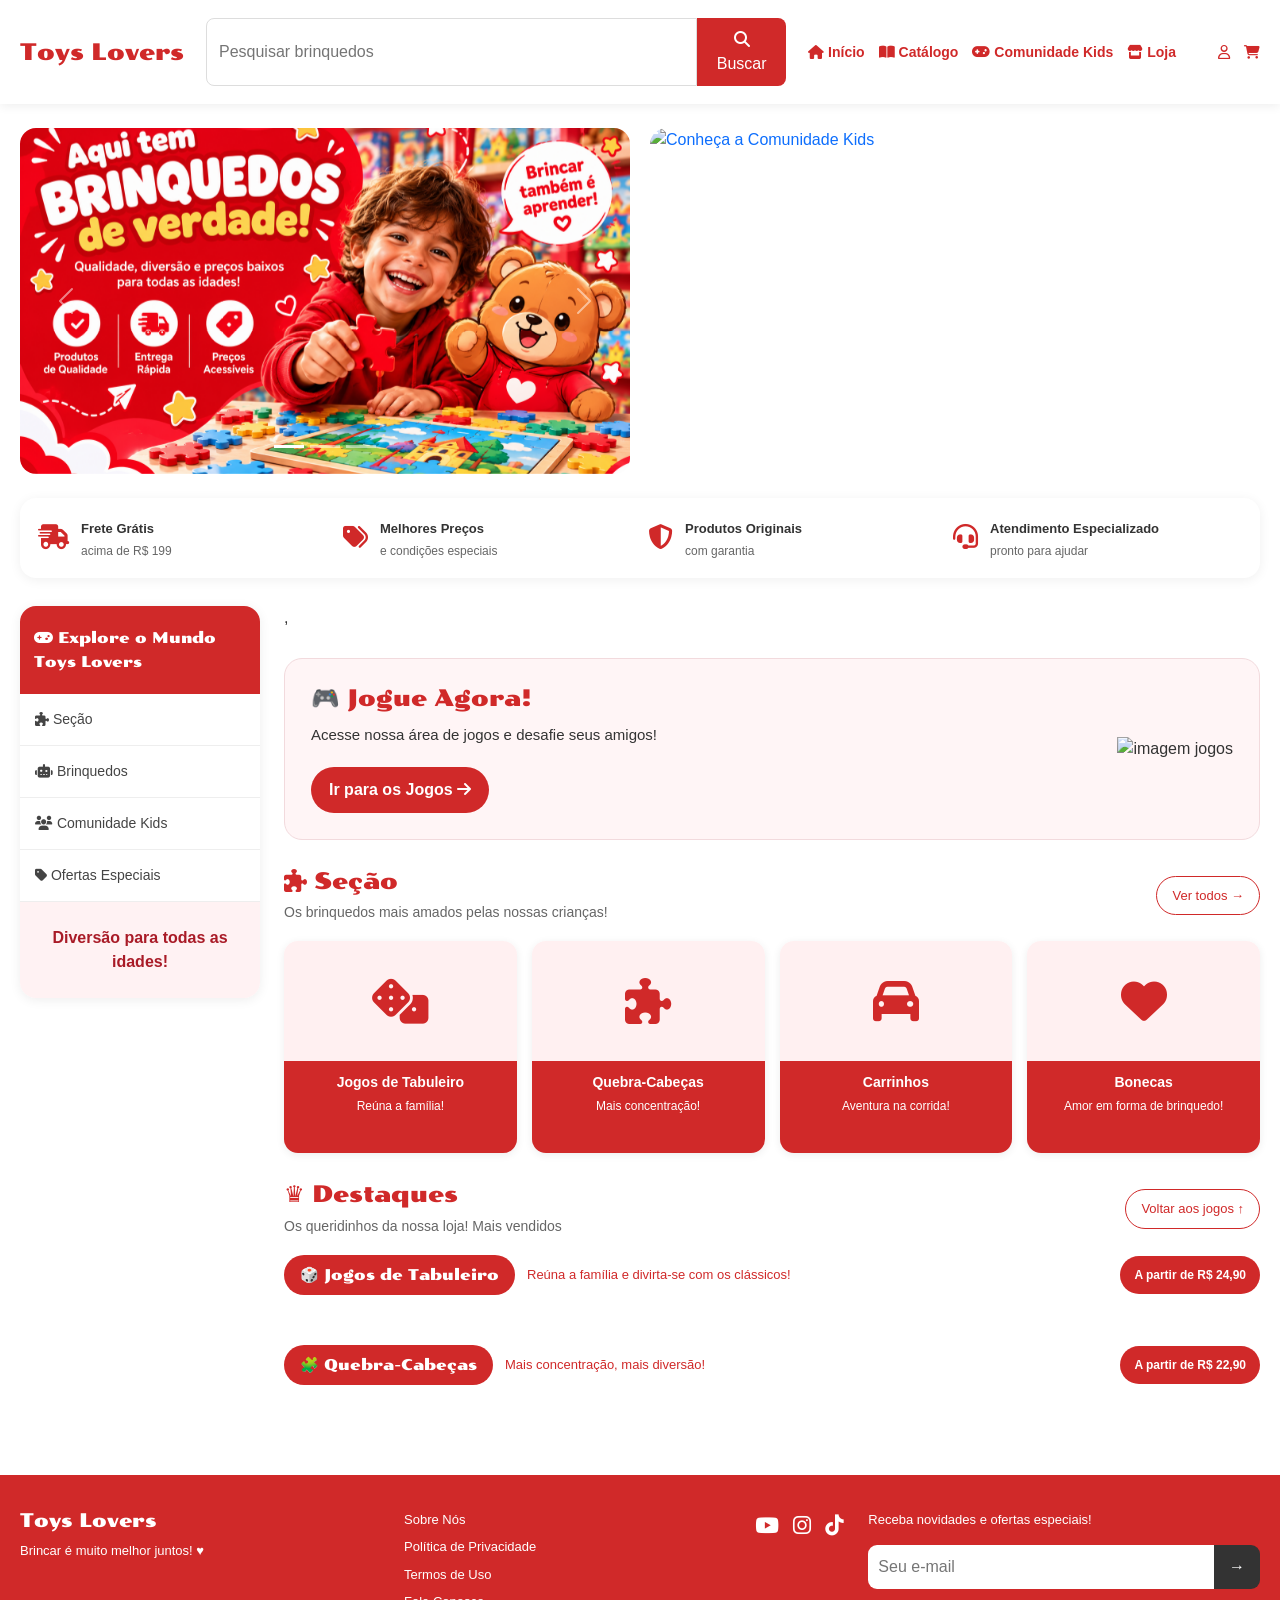
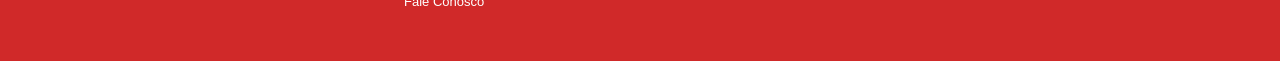
==== index.html @ 4e13c761 "Imagens adicionadas e alterações segundo a imagem" ====
<!DOCTYPE html>
<html lang="pt-BR">

<head>
  <meta charset="UTF-8">
  <meta name="viewport" content="width=device-width, initial-scale=1.0">
  <title>Toys Lovers | Loja de Brinquedos</title>
  <link rel="icon" href="IMG/MC-LOVERS-LOGO-ICONE.ico">
  <link rel="preconnect" href="https://fonts.googleapis.com">
  <link rel="preconnect" href="https://fonts.gstatic.com" crossorigin>
  <link href="https://fonts.googleapis.com/css2?family=Poller+One&family=Yeseva+One&display=swap" rel="stylesheet">
  <link href="https://cdn.jsdelivr.net/npm/bootstrap@5.0.2/dist/css/bootstrap.min.css" rel="stylesheet">
  <link href="https://cdnjs.cloudflare.com/ajax/libs/font-awesome/6.7.2/css/all.min.css" rel="stylesheet">
  <link rel="stylesheet" href="style.css">
</head>

<body>
  <header class="site-header" id="inicio">
    <nav class="topbar container-wide" aria-label="Navegacão principal">
      <a class="logo" href="index.html">Toys Lovers</a>
      <form class="search-box" id="formBusca" action="HTML/catalogo_produto.html" method="GET" role="search">
        <label class="visually-hidden" for="busca">Pesquisar</label>
        <input id="busca" type="search" placeholder="Pesquisar brinquedos">
        <button type="submit"><i class="fa-solid fa-magnifying-glass"></i> Buscar</button>
      </form>
      <ul class="nav-links">
        <li><a href="index.html"><i class="fa-solid fa-house"></i> Início </a></li>
        <li><a href="HTML/catalogo_produto.html"><i class="fa-solid fa-book-open"></i> Catálogo</a></li>
        <li><a href="HTML/area_das_criancas.html"><i class="fa-solid fa-gamepad"></i> Comunidade Kids</a></li>
        <li><a href="HTML/sobre_nos.html"><i class="fa-solid fa-store"></i> Loja</a></li>
      </ul>

      <ul class="nav-link">
        <li><a href="HTML/cadastro.html" aria-label="Cadastro"><i class="fa-regular fa-user"></i></a></li>
        <li><a href="HTML/sistema_de_carrinho.html" aria-label="Carrinho"><i class="fa-solid fa-cart-shopping"></i></a>
        </li>
      </ul>
    </nav>
  </header>

  <section class="conteudo container-wide" aria-label="Promoções e comunidade">
    <div id="carouselExampleIndicators" class="carousel slide banner-carousel" data-bs-ride="carousel">
      <div class="carousel-indicators">
        <button type="button" data-bs-target="#carouselExampleIndicators" data-bs-slide-to="0" class="active"
          aria-current="true" aria-label="Slide 1"></button>
        <button type="button" data-bs-target="#carouselExampleIndicators" data-bs-slide-to="1"
          aria-label="Slide 2"></button>
        <button type="button" data-bs-target="#carouselExampleIndicators" data-bs-slide-to="2"
          aria-label="Slide 3"></button>
      </div>
      <div class="carousel-inner">
        <div class="carousel-item active"><img src="IMG/Brinquedos de Verdade e Diversão.png"
            alt="Brinquedos de verdade e diversão"></div>
        <div class="carousel-item"><img src="IMG/Os Melhores Brinquedos pelo Menor Preço.png"
            alt="Os melhores brinquedos pelo menor preço"></div>
        <div class="carousel-item"><img src="IMG/Mais que Brinquedos, Momentos Inesquecíveis!.png"
            alt="Mais que brinquedos, momentos inesquecíveis"></div>
      </div>
      <button class="carousel-control-prev" type="button" data-bs-target="#carouselExampleIndicators"
        data-bs-slide="prev"><span class="carousel-control-prev-icon" aria-hidden="true"></span><span
          class="visually-hidden">Anterior</span></button>
      <button class="carousel-control-next" type="button" data-bs-target="#carouselExampleIndicators"
        data-bs-slide="next"><span class="carousel-control-next-icon" aria-hidden="true"></span><span
          class="visually-hidden">Próximo</span></button>
    </div>
    <div class="img-comunidade-kids">
      <a href="HTML/area_das_criancas.html" class="community-link">
        <img src="IMG/Comunidade Kids: Desafio de Matemática em Pixel Art.png" alt="Conheça a Comunidade Kids">
        <span class="community-overlay">Entre na Comunidade Kids <i class="fa-solid fa-arrow-right"></i></span>
      </a>
    </div>
  </section>

  <section class="benefits-bar container-wide" aria-label="Benefícios da loja">
    <div class="benefit-item"><i class="fa-solid fa-truck-fast"></i>
      <div><strong>Frete Grátis</strong>
        <p>acima de R$ 199</p>
      </div>
    </div>
    <div class="benefit-item"><i class="fa-solid fa-tags"></i>
      <div><strong>Melhores Preços</strong>
        <p>e condições especiais</p>
      </div>
    </div>
    <div class="benefit-item"><i class="fa-solid fa-shield-halved"></i>
      <div><strong>Produtos Originais</strong>
        <p>com garantia</p>
      </div>
    </div>
    <div class="benefit-item"><i class="fa-solid fa-headset"></i>
      <div><strong>Atendimento Especializado</strong>
        <p>pronto para ajudar</p>
      </div>
    </div>
  </section>

  <main class="container-wide layout-principal">
    <aside class="sidebar" aria-label="Categorias">
      <h2 class="sidebar-header"><i class="fa-solid fa-gamepad"></i> Explore o Mundo Toys Lovers</h2>
      <ul class="sidebar-menu">
        <li><a href="index.html"><i class="fa-solid fa-puzzle-piece"></i> Seção </a></li>
        <li><a href="HTML/catalogo_produto.html"><i class="fa-solid fa-robot"></i> Brinquedos</a></li>
        <li><a href="HTML/area_das_criancas.html"><i class="fa-solid fa-users"></i> Comunidade Kids</a></li>
        <li><a href="HTML/destaques.html"><i class="fa-solid fa-tag"></i> Ofertas Especiais</a></li>
      </ul>
      <div class="sidebar-banner">Diversão para todas as idades!</div>
    </aside>

    <div class="conteudo-principal">,


      <section class="resultados-busca" id="resultadosBusca" hidden>

        <div class="section-title">
          <div>
            <h2 id="tituloResultados">Resultado da pesquisa</h2>
            <p id="descricaoResultados"></p>
          </div>

          <button type="button" id="limparBusca" class="btn-outline-custom">
            Voltar
          </button>
        </div>

        <div class="lista-produtos" id="listaResultados"></div>

      </section>

      <section class="games-section" id="jogos">
        <div class="game-callout">
          <h2>🎮 Jogue Agora!</h2>
          <p>Acesse nossa área de jogos e desafie seus amigos!</p>
          <a href="HTML/area_das_criancas.html" class="action-button">Ir para os Jogos <i
              class="fa-solid fa-arrow-right"></i></a>
        </div>
        <img src="IMG/Brinquedos de Tabuleiro.png" class="game-ilustration" alt="imagem jogos">
      </section>

      <section class="section-block" id="catalogo">
        <div class="section-title">
          <div>
            <h2><i class="fa-solid fa-puzzle-piece"></i> Seção</h2>
            <p>Os brinquedos mais amados pelas nossas crianças!</p>
          </div><a href="HTML/destaques.html" class="btn-outline-custom">Ver todos →</a>
        </div>
        <div class="products-grid">
          <article class="product-card" data-categoria="Jogos de Tabuleiro">
            <div class="product-placeholder"><i class="fa-solid fa-dice"></i></div>
            <div class="card-info">
              <h3>Jogos de Tabuleiro</h3>
              <p>Reúna a família!</p>
            </div>
          </article>
          <article class="product-card" data-categoria="Quebra-Cabeças">
            <div class="product-placeholder"><i class="fa-solid fa-puzzle-piece"></i></div>
            <div class="card-info">
              <h3>Quebra-Cabeças</h3>
              <p>Mais concentração!</p>
            </div>
          </article>
          <article class="product-card" data-categoria="Carrinhos">
            <div class="product-placeholder"><i class="fa-solid fa-car"></i></div>
            <div class="card-info">
              <h3>Carrinhos</h3>
              <p>Aventura na corrida!</p>
            </div>
          </article>
          <article class="product-card" data-categoria="Bonecas">
            <div class="product-placeholder"><i class="fa-solid fa-heart"></i></div>
            <div class="card-info">
              <h3>Bonecas</h3>
              <p>Amor em forma de brinquedo!</p>
            </div>
          </article>
        </div>
      </section>

      <section class="mais-vendidos" id="destaques">
        <div class="cabecalho-vendidos">
          <div>
            <h2>♛ Destaques</h2>
            <p>Os queridinhos da nossa loja! Mais vendidos</p>
          </div><a href="HTML/area_das_criancas.html" class="ver-todos">Voltar aos jogos ↑</a>
        </div>
        <div class="categoria">
          <div class="cabecalho-categoria">
            <h3>🎲 Jogos de Tabuleiro</h3>
            <p>Reúna a família e divirta-se com os clássicos!</p><span class="preco-inicial">A partir de R$ 24,90</span>
          </div>
          <div class="lista-produtos" id="produtos-jogos">
            <!-- Json vai carregar os produtos -->

            </article>
          </div>
        </div>

        <div class="categoria">

          <div class="cabecalho-categoria">
            <h3>🧩 Quebra-Cabeças</h3>
            <p>Mais concentração, mais diversão!</p>
            <span class="preco-inicial">
              A partir de R$ 22,90
            </span>
          </div>

          <!-- Produtos carregados pelo JSON -->
          <div class="lista-produtos" id="produtos-quebra-cabecas">

          </div>

        </div>

        <!-- Area dos produtos ao ser clicado -->
        <div class="modal-produto" id="modalProduto">

          <div class="modal-conteudo">

            <button id="fecharModal" class="fechar-modal">
              &times;
            </button>

            <img id="modalImagem" src="" alt="">

            <div class="informacoes-produto">

              <h2 id="modalNome"></h2>

              <p id="modalCategoria"></p>

              <p id="modalDescricao"></p>

              <p id="modalIdade"></p>

              <p id="modalAvaliacao"></p>

              <p id="modalVendidos"></p>

              <h3 id="modalPreco"></h3>

              <button id="modalAdicionarCarrinho">
                Adicionar ao carrinho
              </button>

            </div>

          </div>

        </div>
    </div>

  </main>

  <footer class="footer" id="rodape">
    <div class="footer-container container-wide">
      <div class="footer-logo">
        <h2>Toys Lovers</h2>
        <p>Brincar é muito melhor juntos! ♥</p>
      </div>
      <div class="footer-links"><a href="#inicio">Sobre Nós</a><a href="#rodape">Política de Privacidade</a><a
          href="#rodape">Termos de Uso</a><a href="#rodape">Fale Conosco</a></div>
      <div class="footer-social"><a href="https://www.youtube.com/" aria-label="YouTube"><i
            class="fa-brands fa-youtube"></i></a><a href="https://www.instagram.com/" aria-label="Instagram"><i
            class="fa-brands fa-instagram"></i></a><a href="https://www.tiktok.com/" aria-label="TikTok"><i
            class="fa-brands fa-tiktok"></i></a></div>
      <div class="footer-newsletter">
        <p>Receba novidades e ofertas especiais!</p>
        <form id="newsletter-form" class="newsletter-input"><label class="visually-hidden" for="email-newsletter">Seu
            e-mail</label><input id="email-newsletter" type="email" placeholder="Seu e-mail" required><button
            type="submit" aria-label="Cadastrar e-mail">→</button></form>
        <p id="newsletter-feedback" class="newsletter-feedback" aria-live="polite"></p>
      </div>
    </div>
  </footer>
  <script src="https://cdn.jsdelivr.net/npm/bootstrap@5.0.2/dist/js/bootstrap.bundle.min.js"></script>
  <script src="script.js"></script>
  <script src="carrinho.js" data-catalogo="../JSON/catalogo_produto.json"></script>
</body>

</html>
---- style.css ----
:root {
  --red: #d02929;
  --red-dark: #a91b27;
  --light-red: #fff2f3;
  --text: #333;
}

* {
  box-sizing: border-box;
}

html {
  scroll-behavior: smooth;
  /* scroll-behavior: controla o comportamento da rolagem.
     smooth: faz a rolagem acontecer suavemente, com uma animação.
     auto: utiliza o comportamento padrão do navegador, geralmente sem animação. */
}

body {
  margin: 0;
  background: #fff;
  color: var(--text);
  font-family: Arial, Helvetica, sans-serif;
  font-size: 16px;
  line-height: 1.5;
}

h1,
h2,
h3,
h4,
.logo,
.sidebar-header {
  font-family: 'Poller One', cursive;
}

a {
  text-decoration: none;
}

img {
  max-width: 100%;
}

.container-wide {
  width: min(100% - 40px, 1440px);
  margin-inline: auto;
}

/* CABEÇALHO */
.site-header {
  background: white;
  box-shadow: 0 2px 10px #00000012;
}

.topbar {
  display: flex;
  flex-wrap: wrap;
  align-items: center;
  gap: 22px;
  padding-block: 18px;
}

.logo {
  color: var(--red);
  font-size: 23px;
  white-space: nowrap;
}

.search-box {
  display: flex;
  flex: 1 1 240px;
  min-width: 180px;
}

.search-box input {
  min-width: 0;
  width: 100%;
  padding: 10px 12px;
  border: 1px solid #ddd;
  border-radius: 8px 0 0 8px;
}

.search-box button {
  border: 0;
  background: var(--red);
  color: white;
  padding: 10px 15px;
  border-radius: 0 8px 8px 0;
}

.nav-links {
  display: flex;
  flex-wrap: wrap;
  align-items: center;
  gap: 14px;
  list-style: none;
  padding: 0;
  margin: 0;
  margin-right: 20px;
  /* Afasta o elemento que está à direita */
}

.nav-link {
  display: flex;
  flex-wrap: wrap;
  align-items: center;
  gap: 14px;
  list-style: none;
  padding: 0;
  margin: 0;
}

.nav-links a {
  color: var(--red);
  font-weight: 600;
  font-size: 14px;
}

.nav-link a {
  color: var(--red);
  font-weight: 600;
  font-size: 14px;
}

.nav-links a:hover,
.logo:hover {
  color: var(--red-dark);
}

.nav-link a:hover,
.logo:hover {
  color: var(--red-dark);
}


.lista-produtos {
    width: 100%;
    display: grid;
    grid-template-columns: repeat(3, minmax(0, 1fr));
    gap: 20px;
    align-items: stretch;
    justify-items: stretch;
    margin: 20px 0 30px;
}

.lista-produtos .produto {
    width: 100%;
    min-width: 0;
    min-height: 320px;
    padding: 15px;
    display: flex;
    flex-direction: column;
    align-items: center;
    justify-content: flex-start;
    background-color: #fff;
    border: 1px solid #e5e5e5;
    border-radius: 12px;
    box-shadow: 0 3px 10px rgba(0, 0, 0, 0.07);
    cursor: pointer;
    transition: transform 0.2s ease, box-shadow 0.2s ease;
}

.lista-produtos .produto:hover {
    transform: translateY(-5px);
    box-shadow: 0 6px 15px rgba(0, 0, 0, 0.12);
}

.lista-produtos .produto img {
    width: 100%;
    height: 145px;
    object-fit: contain;
    margin-bottom: 12px;
}

.lista-produtos .produto h4 {
    width: 100%;
    min-height: 38px;
    margin: 5px 0;
    color: #222;
    font-size: 15px;
    text-align: center;
}

.lista-produtos .categoria-produto {
    width: 100%;
    margin: 5px 0 10px;
    color: #777;
    font-size: 12px;
    text-align: center;
}

.lista-produtos .avaliacao {
    margin-bottom: 12px;
    font-size: 13px;
}

.lista-produtos .precos {
    width: 100%;
    min-height: 48px;
    display: flex;
    flex-direction: column;
    align-items: center;
    justify-content: center;
    gap: 5px;
}

.lista-produtos .precos del {
    color: #888;
    font-size: 12px;
}

.lista-produtos .desconto {
    padding: 5px 12px;
    border-radius: 20px;
    background-color: #d9272e;
    color: white;
    font-size: 12px;
    font-weight: bold;
}

.lista-produtos .preco-atual {
    width: 100%;
    margin-top: auto;
    padding: 9px;
    border-radius: 20px;
    background-color: #d9272e;
    color: white;
    font-size: 14px;
    text-align: center;
}

@media (max-width: 700px) {
    .lista-produtos {
        grid-template-columns: repeat(2, minmax(0, 1fr));
        gap: 12px;
    }
}

@media (max-width: 420px) {
    .lista-produtos {
        grid-template-columns: 1fr;
    }
}


/* CARROSSEL E COMUNIDADE KIDS */
.conteudo {
  display: grid;
  grid-template-columns: 1fr 1fr;
  gap: 20px;
  padding-block: 24px 12px;
  align-items: stretch;
}

.banner-carousel,
.img-comunidade-kids {
  min-width: 0;
  overflow: hidden;
  border-radius: 16px;
}

.banner-carousel .carousel-inner,
.banner-carousel .carousel-item {
  height: 100%;
}

.banner-carousel .carousel-item img,
.community-link img {
  width: 100%;
  height: 100%;
  object-fit: cover;
  display: block;
}

/* A altura é compartilhada pelos dois banners */
.banner-carousel,
.community-link {
  height: clamp(230px, 27vw, 400px);
}

.community-link {
  display: block;
  position: relative;
  overflow: hidden;
  border-radius: 16px;
}

.community-overlay {
  position: absolute;
  inset: 0;
  display: flex;
  align-items: center;
  justify-content: center;
  gap: 8px;
  padding: 15px;
  color: #fff;
  font-weight: 700;
  text-align: center;
  background: linear-gradient(to top, #000c, #0005 55%, transparent);
  opacity: 0;
  transition: opacity .3s ease;
}

.community-link:hover .community-overlay,
.community-link:focus-visible .community-overlay {
  opacity: 1;
}

/* BENEFÍCIOS */
.benefits-bar {
  display: grid;
  grid-template-columns: repeat(4, minmax(0, 1fr));
  gap: 16px;
  padding: 18px;
  margin-block: 12px 28px;
  background: white;
  border-radius: 16px;
  box-shadow: 0 2px 12px #00000010;
}

.benefit-item {
  display: flex;
  align-items: center;
  gap: 12px;
}

.benefit-item i {
  font-size: 25px;
  color: var(--red);
}

.benefit-item strong {
  font-size: 13px;
}

.benefit-item p {
  margin: 2px 0 0;
  font-size: 12px;
  color: #666;
}

/* Complemento do modal */

/* RESULTADOS DA PESQUISA */

.resultados-busca {
    width: 100%;
    padding: 20px;
    margin-bottom: 25px;
    background: white;
    border-radius: 15px;
    box-shadow: 0 2px 12px #00000012;
}

.resultados-busca[hidden] {
    display: none;
}

.resultados-busca .lista-produtos {
    grid-template-columns: repeat(4, minmax(0, 1fr));
}

.mensagem-sem-produtos {
    grid-column: 1 / -1;
    padding: 30px;
    text-align: center;
    color: #777;
    font-weight: bold;
}


/* MODAL DOS PRODUTOS */

.modal-produto {
    display: none;
    position: fixed;
    inset: 0;
    z-index: 9999;
    align-items: center;
    justify-content: center;
    padding: 20px;
    background: rgba(0, 0, 0, 0.65);
}

.modal-produto.ativo {
    display: flex;
}

.modal-conteudo {
    position: relative;
    display: flex;
    align-items: center;
    gap: 25px;
    width: min(750px, 100%);
    max-height: 90vh;
    overflow-y: auto;
    padding: 30px;
    background: white;
    border-radius: 18px;
}

.modal-conteudo img {
    width: 45%;
    max-height: 350px;
    object-fit: contain;
}

.informacoes-produto {
    flex: 1;
}

.informacoes-produto h2 {
    color: #d02929;
    font-size: 22px;
}

.informacoes-produto p {
    margin: 10px 0;
}

.informacoes-produto h3 {
    color: #d02929;
    margin: 18px 0;
}

.fechar-modal {
    position: absolute;
    top: 10px;
    right: 15px;
    border: none;
    background: none;
    color: #d02929;
    font-size: 30px;
    cursor: pointer;
}

#modalAdicionarCarrinho {
    width: 100%;
    padding: 12px;
    border: none;
    border-radius: 25px;
    background: #d02929;
    color: white;
    font-weight: bold;
    cursor: pointer;
}

#modalAdicionarCarrinho:hover {
    background: #a91b27;
}

@media (max-width: 700px) {

    .resultados-busca .lista-produtos {
        grid-template-columns: repeat(2, minmax(0, 1fr));
    }

    .modal-conteudo {
        flex-direction: column;
        padding: 35px 20px 20px;
    }

    .modal-conteudo img {
        width: 100%;
        height: 180px;
    }

}

/* Modal da pesquisa */

.resultados-busca {
    width: 100%;
    padding: 20px;
    margin: 25px 0;
    background: white;
    border-radius: 15px;
}

.resultados-busca[hidden] {
    display: none;
}

.resultados-busca .lista-produtos {
    display: grid;
    grid-template-columns: repeat(4, minmax(0, 1fr));
    gap: 20px;
}

.mensagem-sem-produtos {
    grid-column: 1 / -1;
    text-align: center;
    padding: 30px;
    color: #777;
    font-weight: bold;
}

@media (max-width: 700px) {
    .resultados-busca .lista-produtos {
        grid-template-columns: repeat(2, minmax(0, 1fr));
    }
}


/* LAYOUT PRINCIPAL: MENU À ESQUERDA, SEÇÕES À DIREITA */
.layout-principal {
  display: grid;
  grid-template-columns: 240px minmax(0, 1fr);
  align-items: start;
  gap: 24px;
  padding-bottom: 40px;
}

.sidebar {
  min-width: 0;
  border-radius: 16px;
  overflow: hidden;
  background: white;
  box-shadow: 0 2px 12px #00000012;
}

.sidebar-header {
  margin: 0;
  padding: 20px 14px;
  background: var(--red);
  color: white;
  font-size: 15px;
  line-height: 1.6;
}

.sidebar-menu {
  padding: 0;
  margin: 0;
  list-style: none;
}

.sidebar-menu a {
  display: block;
  padding: 15px;
  color: #444;
  border-bottom: 1px solid #eee;
  font-size: 14px;
}

.sidebar-menu a:hover {
  background: var(--light-red);
  color: var(--red);
}

.sidebar-banner {
  padding: 24px 14px;
  background: var(--light-red);
  color: var(--red-dark);
  text-align: center;
  font-weight: bold;
}

.conteudo-principal {
  display: flex;
  flex-direction: column;
  gap: 28px;
  min-width: 0;
}

/* JOGUE AGORA */
.games-section {
  display: flex;
  justify-content: space-between;
  align-items: center;
  gap: 18px;
  min-width: 0;
  padding: 26px;
  border-radius: 18px;
  background: #fff5f6;
  border: 1px solid #f2dadd;
}

.game-callout h2 {
  color: var(--red);
  font-size: 23px;
  margin: 0 0 12px;
}

.game-callout p {
  margin: 0 0 20px;
  font-size: 15px;
}

.action-button {
  display: inline-block;
  padding: 11px 18px;
  background: var(--red);
  border-radius: 24px;
  color: white;
  font-weight: bold;
}

.action-button:hover {
  background: var(--red-dark);
  color: white;
}

.game-illustration {
  flex: 0 0 110px;
  font-size: 76px;
  text-align: center;
  color: var(--red);
}

/* Sistema de carrinho */

#contadorCarrinho {
    display: inline-flex;
    justify-content: center;
    align-items: center;
    width: 21px;
    height: 21px;
    margin-left: 5px;
    border-radius: 50%;
    background-color: #d62828;
    color: white;
    font-size: 12px;
    font-weight: bold;
}

#contadorCarrinho[hidden] {
    display: none;
}


/* SEÇÃO DE CATEGORIAS */
.section-block,
.mais-vendidos {
  width: 100%;
  min-width: 0;
}

.section-title,
.cabecalho-vendidos {
  display: flex;
  justify-content: space-between;
  align-items: center;
  flex-wrap: wrap;
  gap: 16px;
  margin-bottom: 18px;
}

.section-title h2,
.cabecalho-vendidos h2 {
  color: var(--red);
  font-size: 23px;
  margin: 0 0 7px;
}

.section-title p,
.cabecalho-vendidos p {
  color: #666;
  margin: 0;
  font-size: 14px;
}

.btn-outline-custom,
.ver-todos {
  display: inline-block;
  border: 1px solid var(--red);
  color: var(--red);
  padding: 9px 15px;
  border-radius: 24px;
  font-size: 13px;
}

.btn-outline-custom:hover,
.ver-todos:hover {
  background: var(--red);
  color: white;
}

.products-grid {
  display: grid;
  grid-template-columns: repeat(4, minmax(0, 1fr));
  gap: 15px;
}

.product-card {
  min-width: 0;
  overflow: hidden;
  border-radius: 14px;
  box-shadow: 0 2px 9px #00000013;
  background: white;
}

.product-placeholder {
  height: 120px;
  display: grid;
  place-items: center;
  background: #fff0f1;
  color: var(--red);
  font-size: 46px;
}

.card-info {
  background: var(--red);
  color: white;
  padding: 13px;
  text-align: center;
  min-height: 92px;
}

.card-info h3 {
  font-family: Arial, sans-serif;
  font-size: 14px;
  font-weight: bold;
  margin: 0 0 6px;
}

.card-info p {
  font-size: 12px;
  margin: 0;
}

/* DESTAQUES */
.categoria {
  margin-bottom: 30px;
}

.cabecalho-categoria {
  display: flex;
  align-items: center;
  flex-wrap: wrap;
  gap: 12px;
  margin-bottom: 14px;
}

.cabecalho-categoria h3 {
  background: var(--red);
  color: white;
  border-radius: 24px;
  padding: 11px 16px;
  margin: 0;
  font-size: 15px;
}

.cabecalho-categoria p {
  margin: 0;
  flex: 1 1 180px;
  color: var(--red);
  font-size: 13px;
}

.preco-inicial {
  background: var(--red);
  color: white;
  border-radius: 24px;
  padding: 10px 14px;
  font-size: 12px;
  font-weight: bold;
}

.lista-produtos {
  display: grid;
  grid-template-columns: repeat(5, minmax(0, 1fr));
  gap: 12px;
}

.produto {
  display: flex;
  flex-direction: column;
  min-width: 0;
  border: 1px solid #e8e8e8;
  border-radius: 14px;
  padding: 12px;
  background: white;
  transition: transform .2s ease, box-shadow .2s ease;
}

.produto:hover {
  transform: translateY(-4px);
  box-shadow: 0 5px 16px #00000016;
}

.produto img {
  width: 100%;
  height: 130px;
  object-fit: contain;
  margin-bottom: 12px;
}

.produto h4 {
  font-family: Arial, sans-serif;
  font-weight: bold;
  font-size: 13px;
  margin: 0 0 6px;
}

.produto p {
  color: #666;
  font-size: 12px;
  margin: 0 0 10px;
}

.avaliacao {
  font-size: 11px;
  color: #555;
  margin-bottom: 12px;
}

.precos {
  display: flex;
  flex-wrap: wrap;
  align-items: center;
  justify-content: space-between;
  gap: 6px;
  margin-top: auto;
  margin-bottom: 10px;
}

.precos del {
  font-size: 11px;
  color: #888;
}

.desconto {
  background: var(--red);
  color: white;
  padding: 4px 7px;
  border-radius: 14px;
  font-size: 11px;
}

.preco-atual {
  display: inline-block;
  align-self: flex-start;
  background: var(--red);
  color: white;
  border-radius: 18px;
  padding: 7px 11px;
  font-size: 13px;
}


/* Cards clicáveis */

.produto {
    cursor: pointer;
    transition: transform 0.3s ease, box-shadow 0.3s ease;
}

.produto:hover {
    transform: translateY(-5px);
    box-shadow: 0 8px 20px rgba(0, 0, 0, 0.12);
}

.produto:focus-visible {
    outline: 3px solid #d62828;
    outline-offset: 4px;
}

.ver-detalhes {
    display: block;
    color: #d62828;
    font-weight: bold;
    margin-top: 12px;
}

/* Contador do carrinho */

#contadorCarrinho {
    display: inline-flex;
    align-items: center;
    justify-content: center;
    background: #d62828;
    color: white;
    border-radius: 50%;
    width: 21px;
    height: 21px;
    font-size: 12px;
    font-weight: bold;
    margin-left: 5px;
}

/* Modal */

.modal-produto {
    display: none;
}

.modal-produto.ativo {
    display: flex;
}

/* Feedback da newsletter */

.newsletter-feedback {
    color: #d62828;
    font-size: 13px;
    margin-top: 8px;
}


/* RODAPÉ */
.footer {
  background: var(--red);
  color: white;
  padding-block: 35px;
}

.footer-container {
  display: grid;
  grid-template-columns: 1.1fr 1fr auto 1.2fr;
  gap: 25px;
  align-items: start;
}

.footer h2 {
  font-size: 19px;
}

.footer p {
  font-size: 13px;
}

.footer a {
  color: white;
}

.footer-links {
  display: flex;
  flex-direction: column;
  gap: 8px;
}

.footer-links a {
  font-size: 13px;
}

.footer-social {
  display: flex;
  gap: 14px;
  font-size: 21px;
}

.newsletter-input {
  display: flex;
}

.newsletter-input input {
  min-width: 0;
  flex: 1;
  border: 0;
  border-radius: 9px 0 0 9px;
  padding: 10px;
}

.newsletter-input button {
  border: 0;
  border-radius: 0 9px 9px 0;
  background: #333;
  color: white;
  padding: 10px 15px;
}

.newsletter-feedback {
  min-height: 1em;
  margin-top: 8px;
}

/* TABLET */
@media (max-width: 1100px) {
  .layout-principal {
    grid-template-columns: 205px minmax(0, 1fr);
    gap: 16px;
  }

  .products-grid {
    grid-template-columns: repeat(2, minmax(0, 1fr));
  }

  .lista-produtos {
    grid-template-columns: repeat(3, minmax(0, 1fr));
  }

  .benefits-bar {
    grid-template-columns: repeat(2, minmax(0, 1fr));
  }

  .footer-container {
    grid-template-columns: repeat(2, minmax(0, 1fr));
  }
}

/* CELULAR */
@media (max-width: 700px) {
  .container-wide {
    width: min(100% - 24px, 1440px);
  }

  .topbar {
    gap: 14px;
  }

  .search-box {
    order: 3;
    flex-basis: 100%;
  }

  .nav-links {
    gap: 12px;
  }

  .conteudo {
    grid-template-columns: 1fr;
  }

  .banner-carousel,
  .community-link {
    height: 240px;
  }

  .benefits-bar {
    grid-template-columns: 1fr 1fr;
    gap: 18px 8px;
  }

  .layout-principal {
    grid-template-columns: 1fr;
  }

  .sidebar {
    width: 100%;
  }

  .sidebar-menu {
    display: grid;
    grid-template-columns: repeat(2, minmax(0, 1fr));
  }

  .games-section {
    padding: 20px;
  }

  .game-illustration {
    flex-basis: 55px;
    font-size: 42px;
  }

  .lista-produtos {
    grid-template-columns: repeat(2, minmax(0, 1fr));
  }
}

@media (max-width: 420px) {

  .benefits-bar,
  .products-grid {
    grid-template-columns: 1fr 1fr;
  }

  .game-illustration {
    display: none;
  }

  .footer-container {
    grid-template-columns: 1fr;
  }

  .produto {
    padding: 9px;
  }

  .preco-atual {
    font-size: 12px;
  }
}
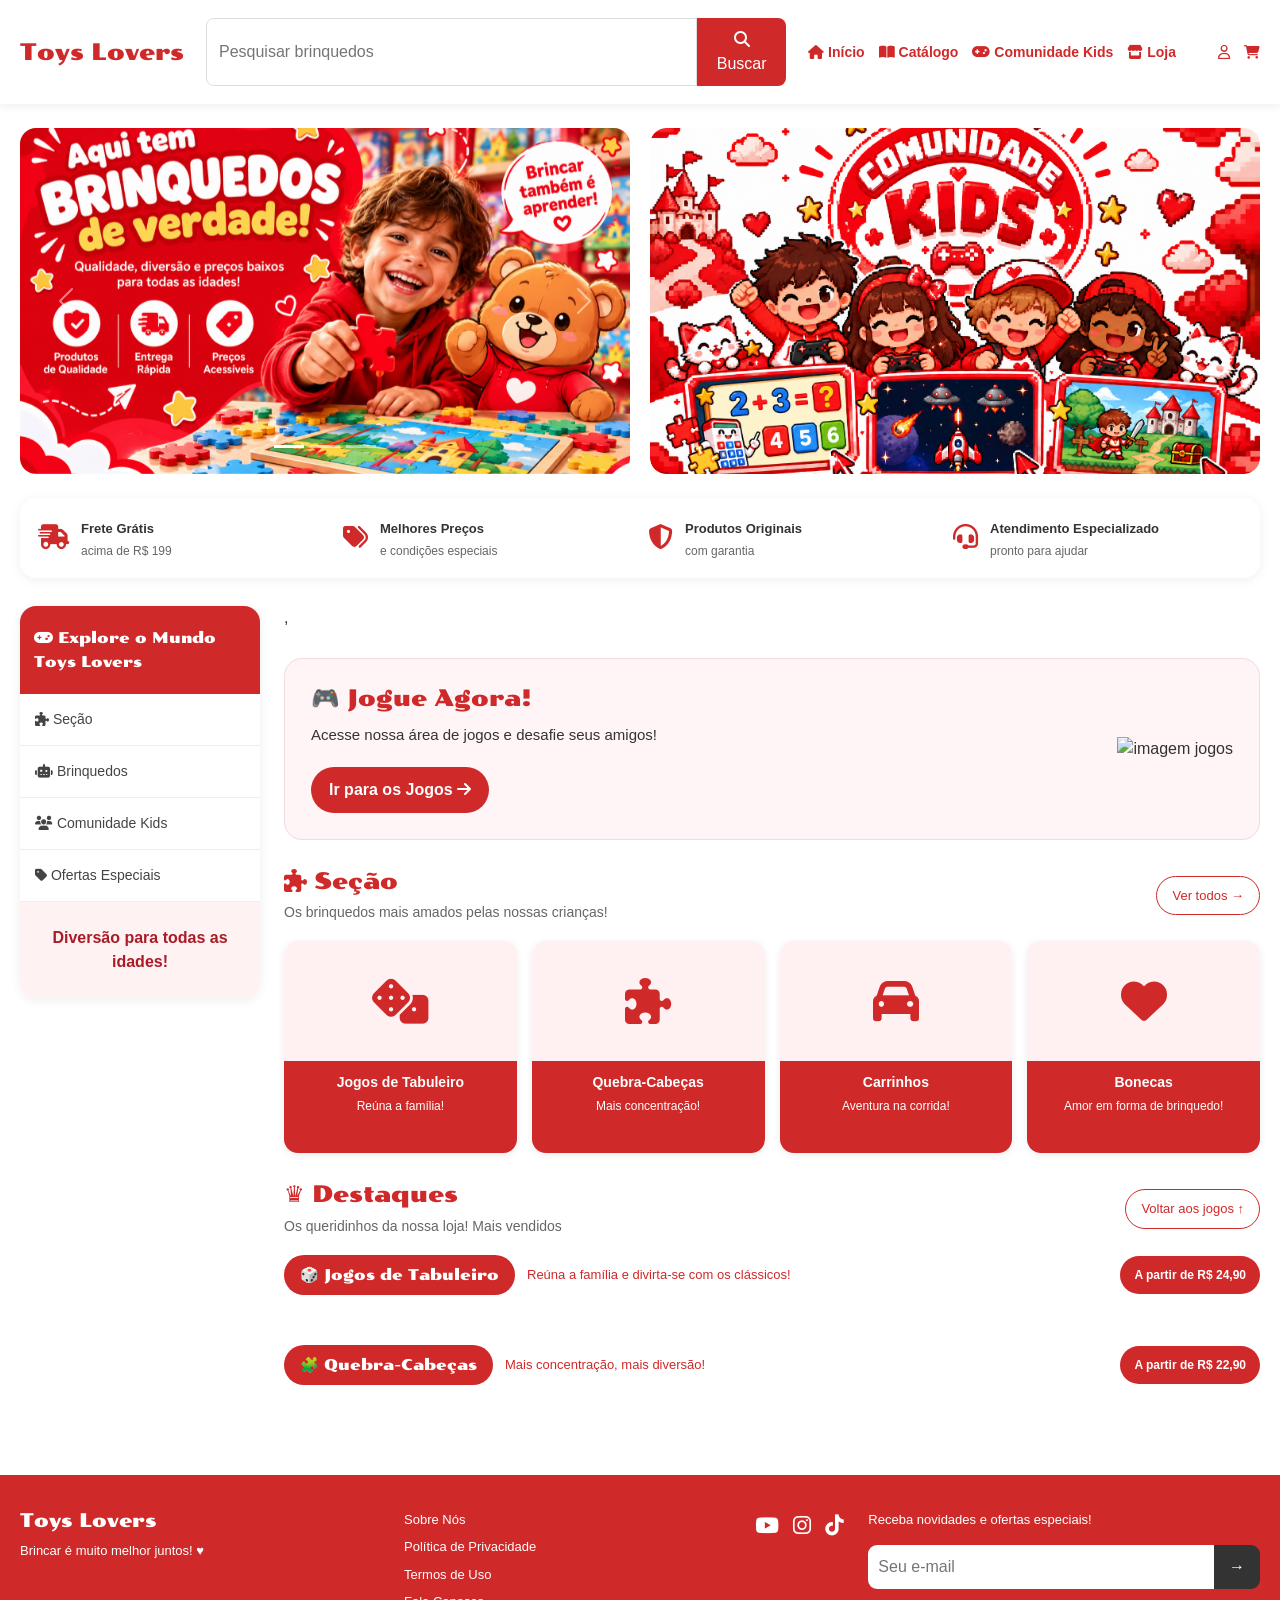
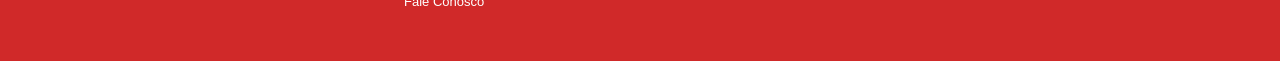
==== commit b1a4f0ce: "Correções para o carrinho funcionar" ====
--- a/index.html
+++ b/index.html
@@ -65,7 +65,7 @@
     </div>
     <div class="img-comunidade-kids">
       <a href="HTML/area_das_criancas.html" class="community-link">
-        <img src="IMG/Comunidade Kids: Desafio de Matemática em Pixel Art.png" alt="Conheça a Comunidade Kids">
+        <img src="IMG/Comunidade Kids_ Desafio de Matemática em Pixel Art.png" alt="Conheça a Comunidade Kids">
         <span class="community-overlay">Entre na Comunidade Kids <i class="fa-solid fa-arrow-right"></i></span>
       </a>
     </div>
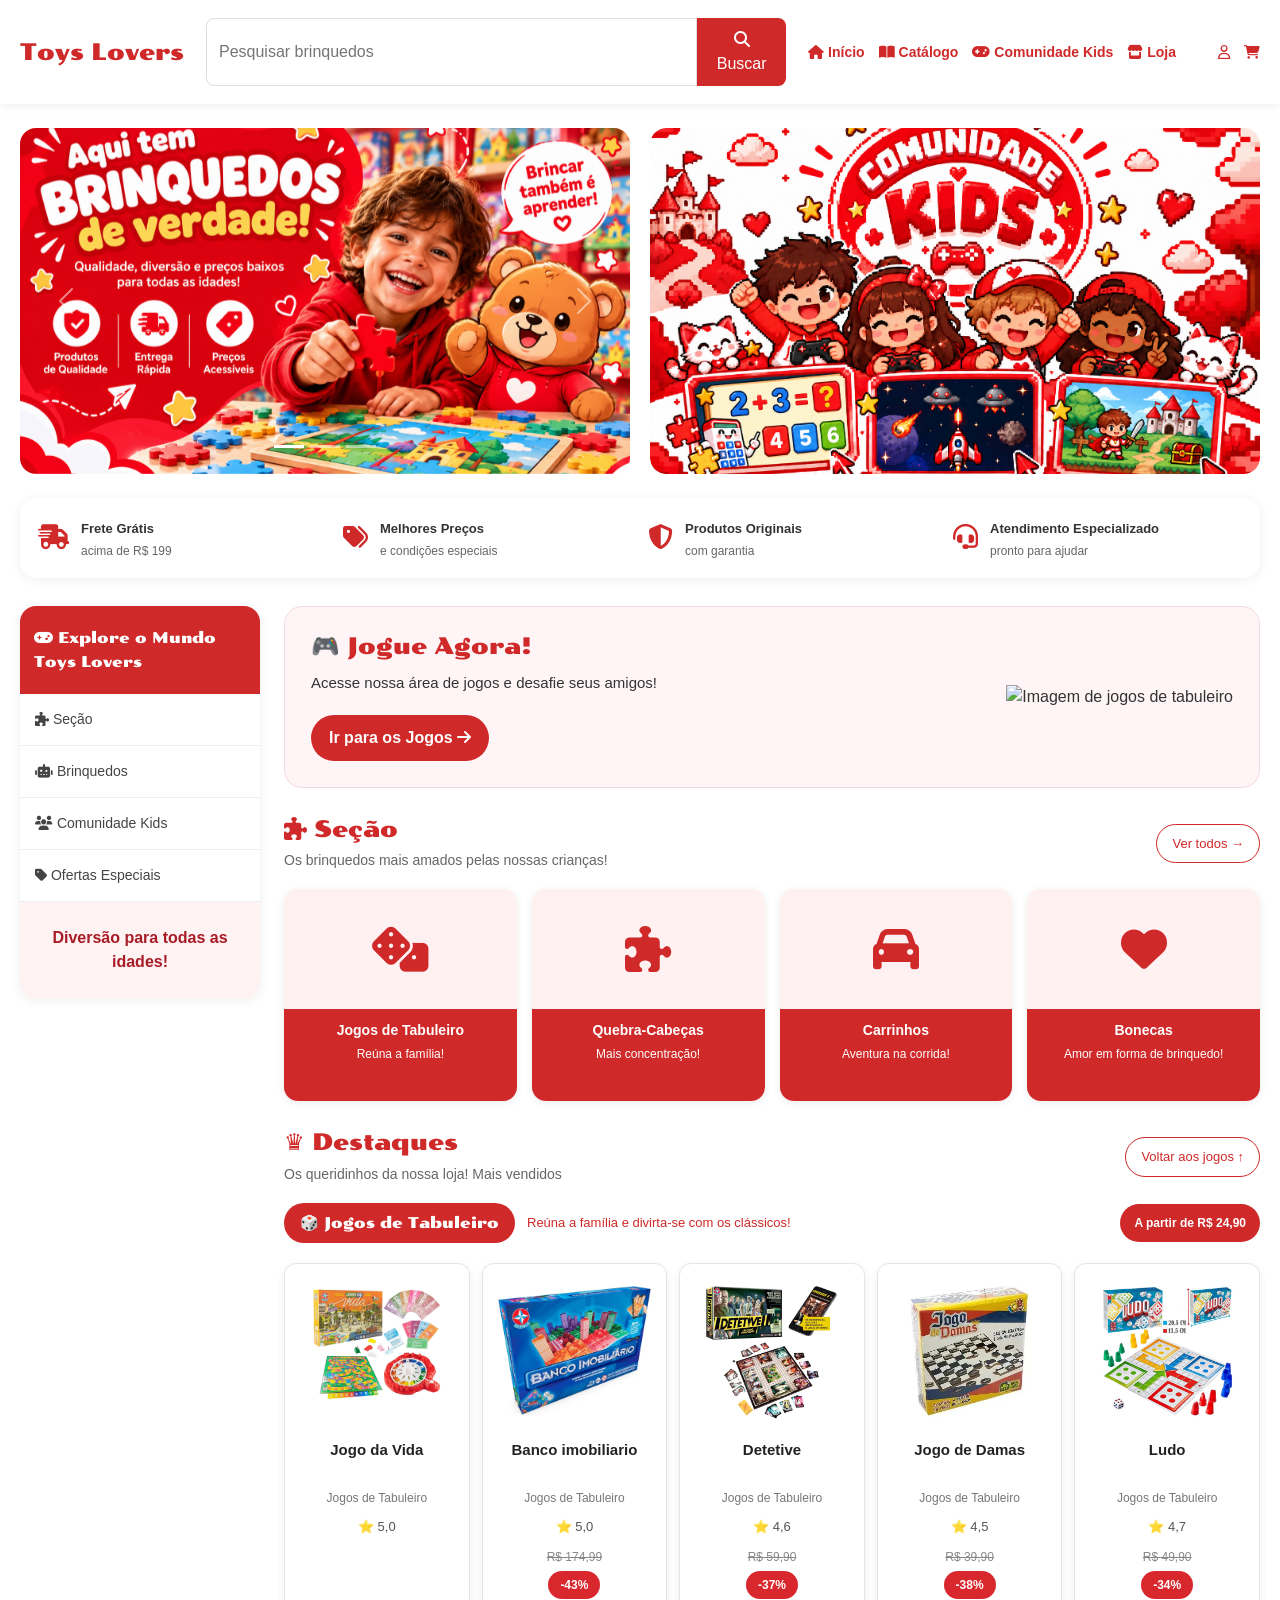
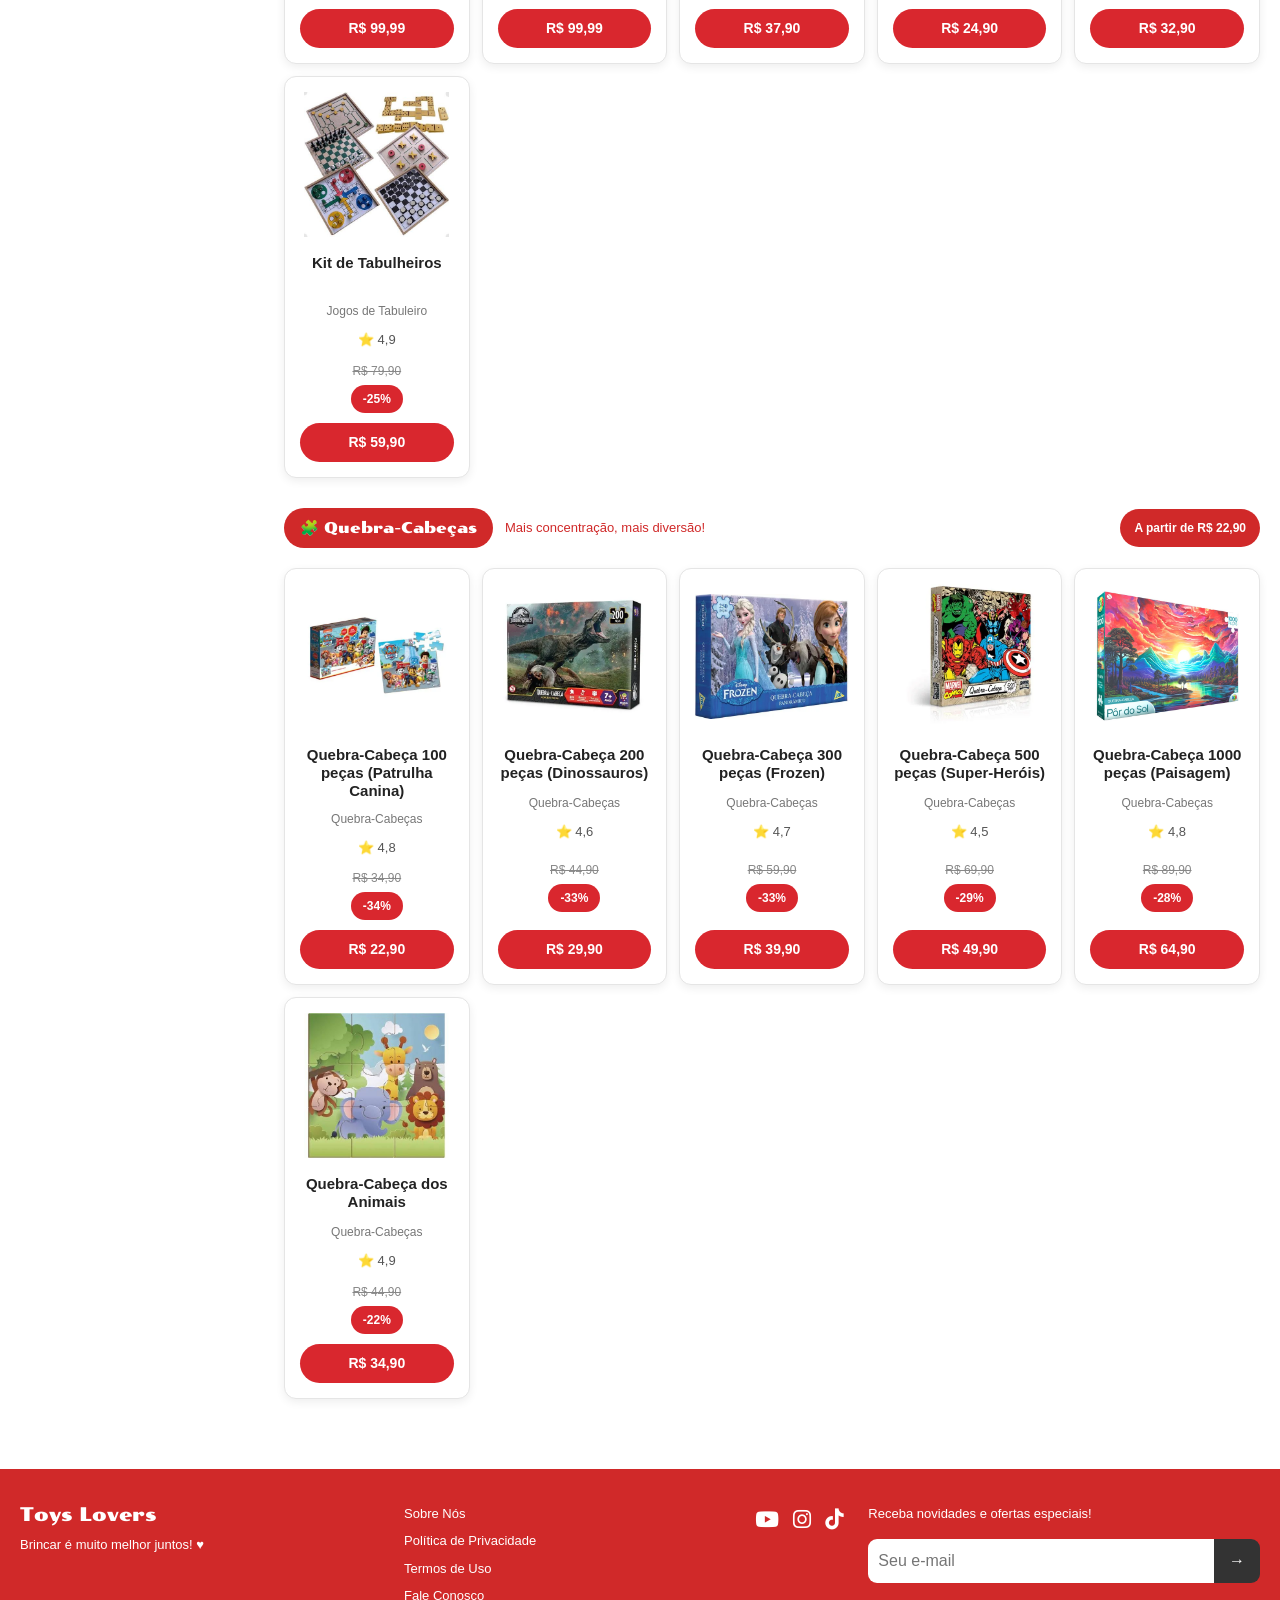
==== commit 6f062ccb: "Correção certa da visualização dos produtos no index.html e script.js" ====
--- a/index.html
+++ b/index.html
@@ -106,11 +106,9 @@
       <div class="sidebar-banner">Diversão para todas as idades!</div>
     </aside>
 
-    <div class="conteudo-principal">,
-
+    <div class="conteudo-principal">
 
       <section class="resultados-busca" id="resultadosBusca" hidden>
-
         <div class="section-title">
           <div>
             <h2 id="tituloResultados">Resultado da pesquisa</h2>
@@ -123,17 +121,18 @@
         </div>
 
         <div class="lista-produtos" id="listaResultados"></div>
-
       </section>
 
       <section class="games-section" id="jogos">
         <div class="game-callout">
           <h2>🎮 Jogue Agora!</h2>
           <p>Acesse nossa área de jogos e desafie seus amigos!</p>
-          <a href="HTML/area_das_criancas.html" class="action-button">Ir para os Jogos <i
-              class="fa-solid fa-arrow-right"></i></a>
-        </div>
-        <img src="IMG/Brinquedos de Tabuleiro.png" class="game-ilustration" alt="imagem jogos">
+          <a href="HTML/area_das_criancas.html" class="action-button">
+            Ir para os Jogos <i class="fa-solid fa-arrow-right"></i>
+          </a>
+        </div>
+
+        <img src="IMG/Brinquedos de Tabuleiro.png" class="game-ilustration" alt="Imagem de jogos de tabuleiro">
       </section>
 
       <section class="section-block" id="catalogo">
@@ -141,32 +140,48 @@
           <div>
             <h2><i class="fa-solid fa-puzzle-piece"></i> Seção</h2>
             <p>Os brinquedos mais amados pelas nossas crianças!</p>
-          </div><a href="HTML/destaques.html" class="btn-outline-custom">Ver todos →</a>
-        </div>
+          </div>
+
+          <a href="HTML/destaques.html" class="btn-outline-custom">
+            Ver todos →
+          </a>
+        </div>
+
         <div class="products-grid">
           <article class="product-card" data-categoria="Jogos de Tabuleiro">
-            <div class="product-placeholder"><i class="fa-solid fa-dice"></i></div>
+            <div class="product-placeholder">
+              <i class="fa-solid fa-dice"></i>
+            </div>
             <div class="card-info">
               <h3>Jogos de Tabuleiro</h3>
               <p>Reúna a família!</p>
             </div>
           </article>
+
           <article class="product-card" data-categoria="Quebra-Cabeças">
-            <div class="product-placeholder"><i class="fa-solid fa-puzzle-piece"></i></div>
+            <div class="product-placeholder">
+              <i class="fa-solid fa-puzzle-piece"></i>
+            </div>
             <div class="card-info">
               <h3>Quebra-Cabeças</h3>
               <p>Mais concentração!</p>
             </div>
           </article>
+
           <article class="product-card" data-categoria="Carrinhos">
-            <div class="product-placeholder"><i class="fa-solid fa-car"></i></div>
+            <div class="product-placeholder">
+              <i class="fa-solid fa-car"></i>
+            </div>
             <div class="card-info">
               <h3>Carrinhos</h3>
               <p>Aventura na corrida!</p>
             </div>
           </article>
+
           <article class="product-card" data-categoria="Bonecas">
-            <div class="product-placeholder"><i class="fa-solid fa-heart"></i></div>
+            <div class="product-placeholder">
+              <i class="fa-solid fa-heart"></i>
+            </div>
             <div class="card-info">
               <h3>Bonecas</h3>
               <p>Amor em forma de brinquedo!</p>
@@ -180,73 +195,56 @@
           <div>
             <h2>♛ Destaques</h2>
             <p>Os queridinhos da nossa loja! Mais vendidos</p>
-          </div><a href="HTML/area_das_criancas.html" class="ver-todos">Voltar aos jogos ↑</a>
-        </div>
+          </div>
+
+          <a href="HTML/area_das_criancas.html" class="ver-todos">
+            Voltar aos jogos ↑
+          </a>
+        </div>
+
         <div class="categoria">
           <div class="cabecalho-categoria">
             <h3>🎲 Jogos de Tabuleiro</h3>
-            <p>Reúna a família e divirta-se com os clássicos!</p><span class="preco-inicial">A partir de R$ 24,90</span>
-          </div>
-          <div class="lista-produtos" id="produtos-jogos">
-            <!-- Json vai carregar os produtos -->
-
-            </article>
-          </div>
+            <p>Reúna a família e divirta-se com os clássicos!</p>
+            <span class="preco-inicial">A partir de R$ 24,90</span>
+          </div>
+
+          <div class="lista-produtos" id="produtos-jogos"></div>
         </div>
 
         <div class="categoria">
-
           <div class="cabecalho-categoria">
             <h3>🧩 Quebra-Cabeças</h3>
             <p>Mais concentração, mais diversão!</p>
-            <span class="preco-inicial">
-              A partir de R$ 22,90
-            </span>
-          </div>
-
-          <!-- Produtos carregados pelo JSON -->
-          <div class="lista-produtos" id="produtos-quebra-cabecas">
-
-          </div>
-
-        </div>
-
-        <!-- Area dos produtos ao ser clicado -->
-        <div class="modal-produto" id="modalProduto">
-
-          <div class="modal-conteudo">
-
-            <button id="fecharModal" class="fechar-modal">
-              &times;
+            <span class="preco-inicial">A partir de R$ 22,90</span>
+          </div>
+
+          <div class="lista-produtos" id="produtos-quebra-cabecas"></div>
+        </div>
+      </section>
+
+      <div class="modal-produto" id="modalProduto">
+        <div class="modal-conteudo">
+          <button id="fecharModal" class="fechar-modal">&times;</button>
+
+          <img id="modalImagem" src="" alt="">
+
+          <div class="informacoes-produto">
+            <h2 id="modalNome"></h2>
+            <p id="modalCategoria"></p>
+            <p id="modalDescricao"></p>
+            <p id="modalIdade"></p>
+            <p id="modalAvaliacao"></p>
+            <p id="modalVendidos"></p>
+            <h3 id="modalPreco"></h3>
+
+            <button id="modalAdicionarCarrinho">
+              Adicionar ao carrinho
             </button>
-
-            <img id="modalImagem" src="" alt="">
-
-            <div class="informacoes-produto">
-
-              <h2 id="modalNome"></h2>
-
-              <p id="modalCategoria"></p>
-
-              <p id="modalDescricao"></p>
-
-              <p id="modalIdade"></p>
-
-              <p id="modalAvaliacao"></p>
-
-              <p id="modalVendidos"></p>
-
-              <h3 id="modalPreco"></h3>
-
-              <button id="modalAdicionarCarrinho">
-                Adicionar ao carrinho
-              </button>
-
-            </div>
-
-          </div>
-
-        </div>
+          </div>
+        </div>
+      </div>
+
     </div>
 
   </main>
@@ -273,8 +271,8 @@
     </div>
   </footer>
   <script src="https://cdn.jsdelivr.net/npm/bootstrap@5.0.2/dist/js/bootstrap.bundle.min.js"></script>
+  <script src="carrinho.js" data-catalogo="JSON/catalogo_produto.json"></script>
   <script src="script.js"></script>
-  <script src="carrinho.js" data-catalogo="../JSON/catalogo_produto.json"></script>
 </body>
 
 </html>
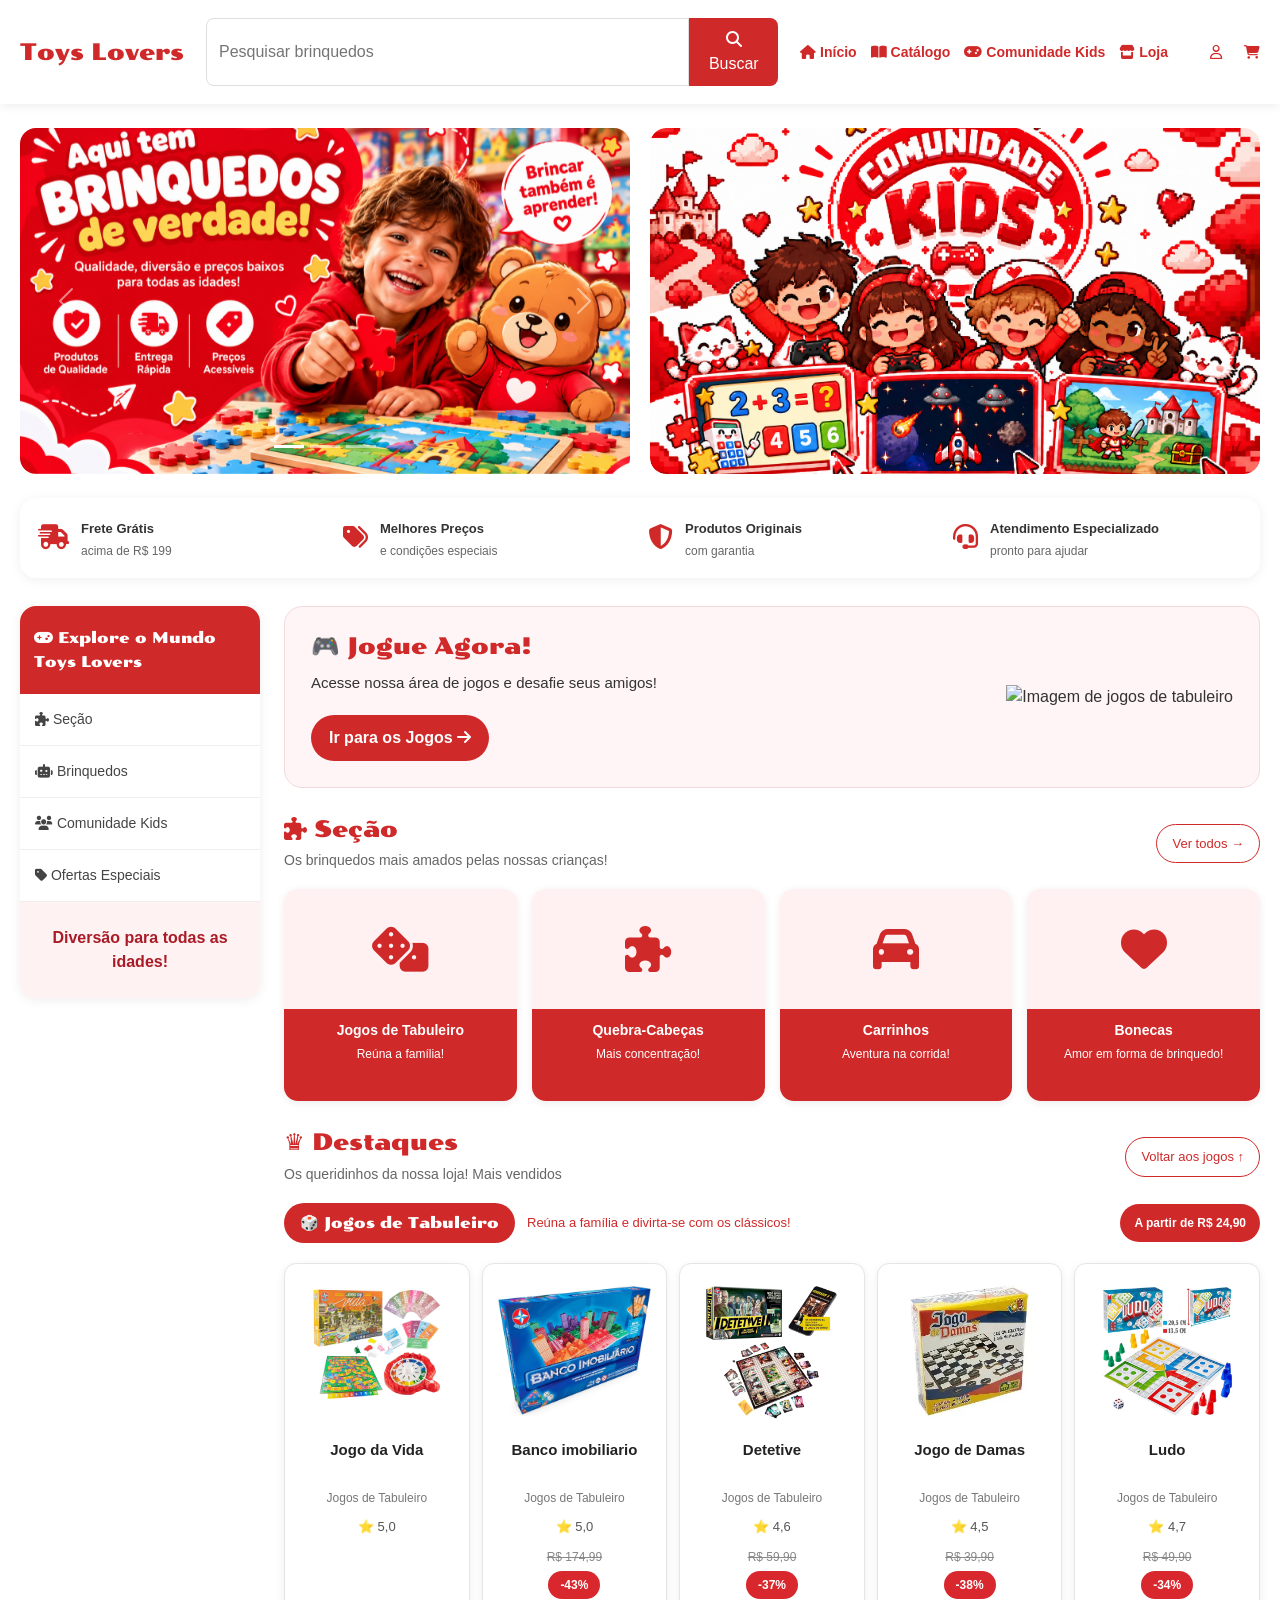
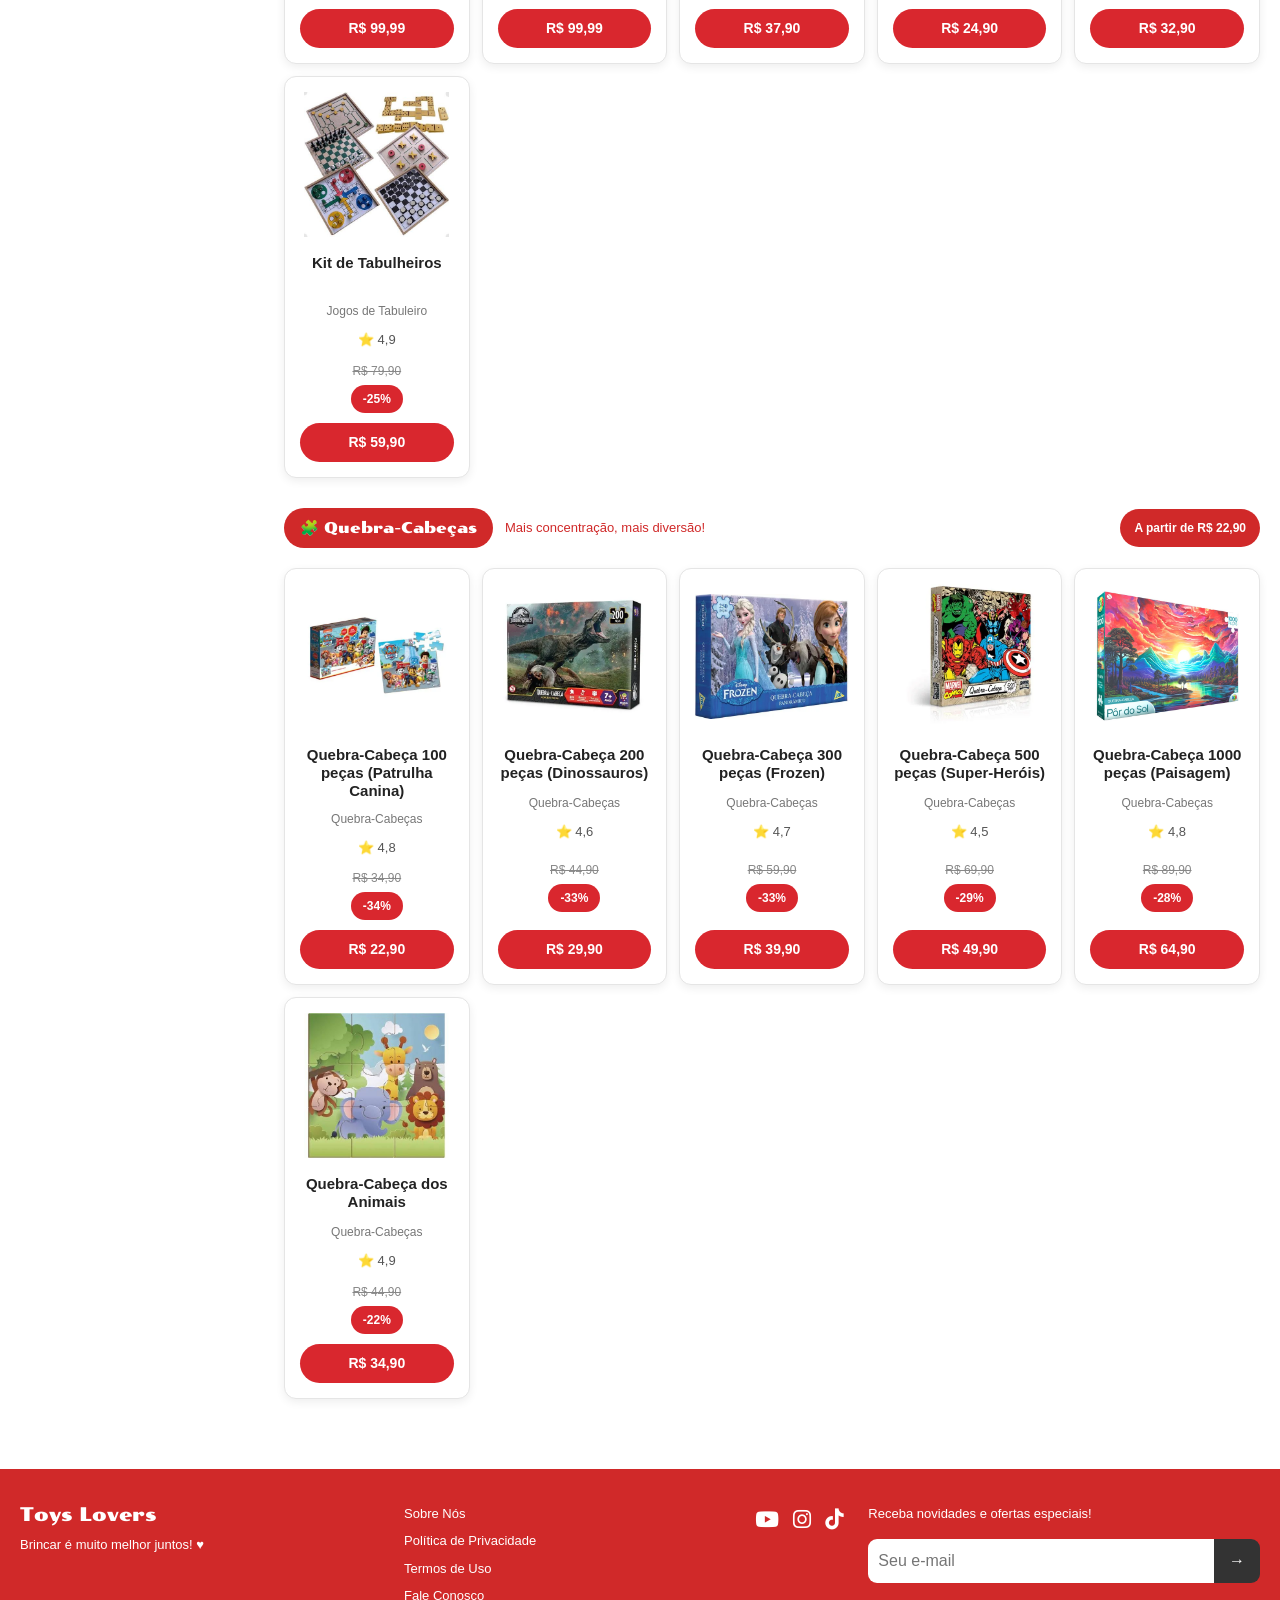
==== commit 23fec226: "conectando, implementando e adaptando a parte da pagina cadastro. ainda falta destaques e sobre nos " ====
--- a/index.html
+++ b/index.html
@@ -30,11 +30,23 @@
         <li><a href="HTML/sobre_nos.html"><i class="fa-solid fa-store"></i> Loja</a></li>
       </ul>
 
+
+      <ul class="nav-link" id="area-usuario">
+        <li>
+          <a href="HTML/login.html" aria-label="Entrar na conta">
+            <i class="fa-regular fa-user"></i>
+          </a>
+        </li>
+      </ul>
+
       <ul class="nav-link">
-        <li><a href="HTML/cadastro.html" aria-label="Cadastro"><i class="fa-regular fa-user"></i></a></li>
-        <li><a href="HTML/sistema_de_carrinho.html" aria-label="Carrinho"><i class="fa-solid fa-cart-shopping"></i></a>
+        <li>
+          <a href="HTML/sistema_de_carrinho.html" aria-label="Carrinho">
+            <i class="fa-solid fa-cart-shopping"></i>
+          </a>
         </li>
       </ul>
+
     </nav>
   </header>
 
@@ -273,6 +285,7 @@
   <script src="https://cdn.jsdelivr.net/npm/bootstrap@5.0.2/dist/js/bootstrap.bundle.min.js"></script>
   <script src="carrinho.js" data-catalogo="JSON/catalogo_produto.json"></script>
   <script src="script.js"></script>
+  <script type="module" src="JAVASCRIPIT/sessao.js"></script>
 </body>
 
 </html>
--- a/style.css
+++ b/style.css
@@ -1071,4 +1071,38 @@
   .preco-atual {
     font-size: 12px;
   }
-}+}
+
+
+.usuario-logado {
+    display: flex;
+    align-items: center;
+    gap: 12px;
+    list-style: none;
+}
+
+.nome-usuario {
+    color: var(--red);
+    font-size: 14px;
+    font-weight: bold;
+}
+
+#botao-sair {
+    padding: 7px 14px;
+    border: none;
+    border-radius: 20px;
+    background-color: var(--red);
+    color: white;
+    font-weight: bold;
+    cursor: pointer;
+    transition: 0.3s;
+}
+
+#botao-sair:hover {
+    background-color: var(--red-dark);
+}
+
+#botao-sair:disabled {
+    opacity: 0.6;
+    cursor: not-allowed;
+}
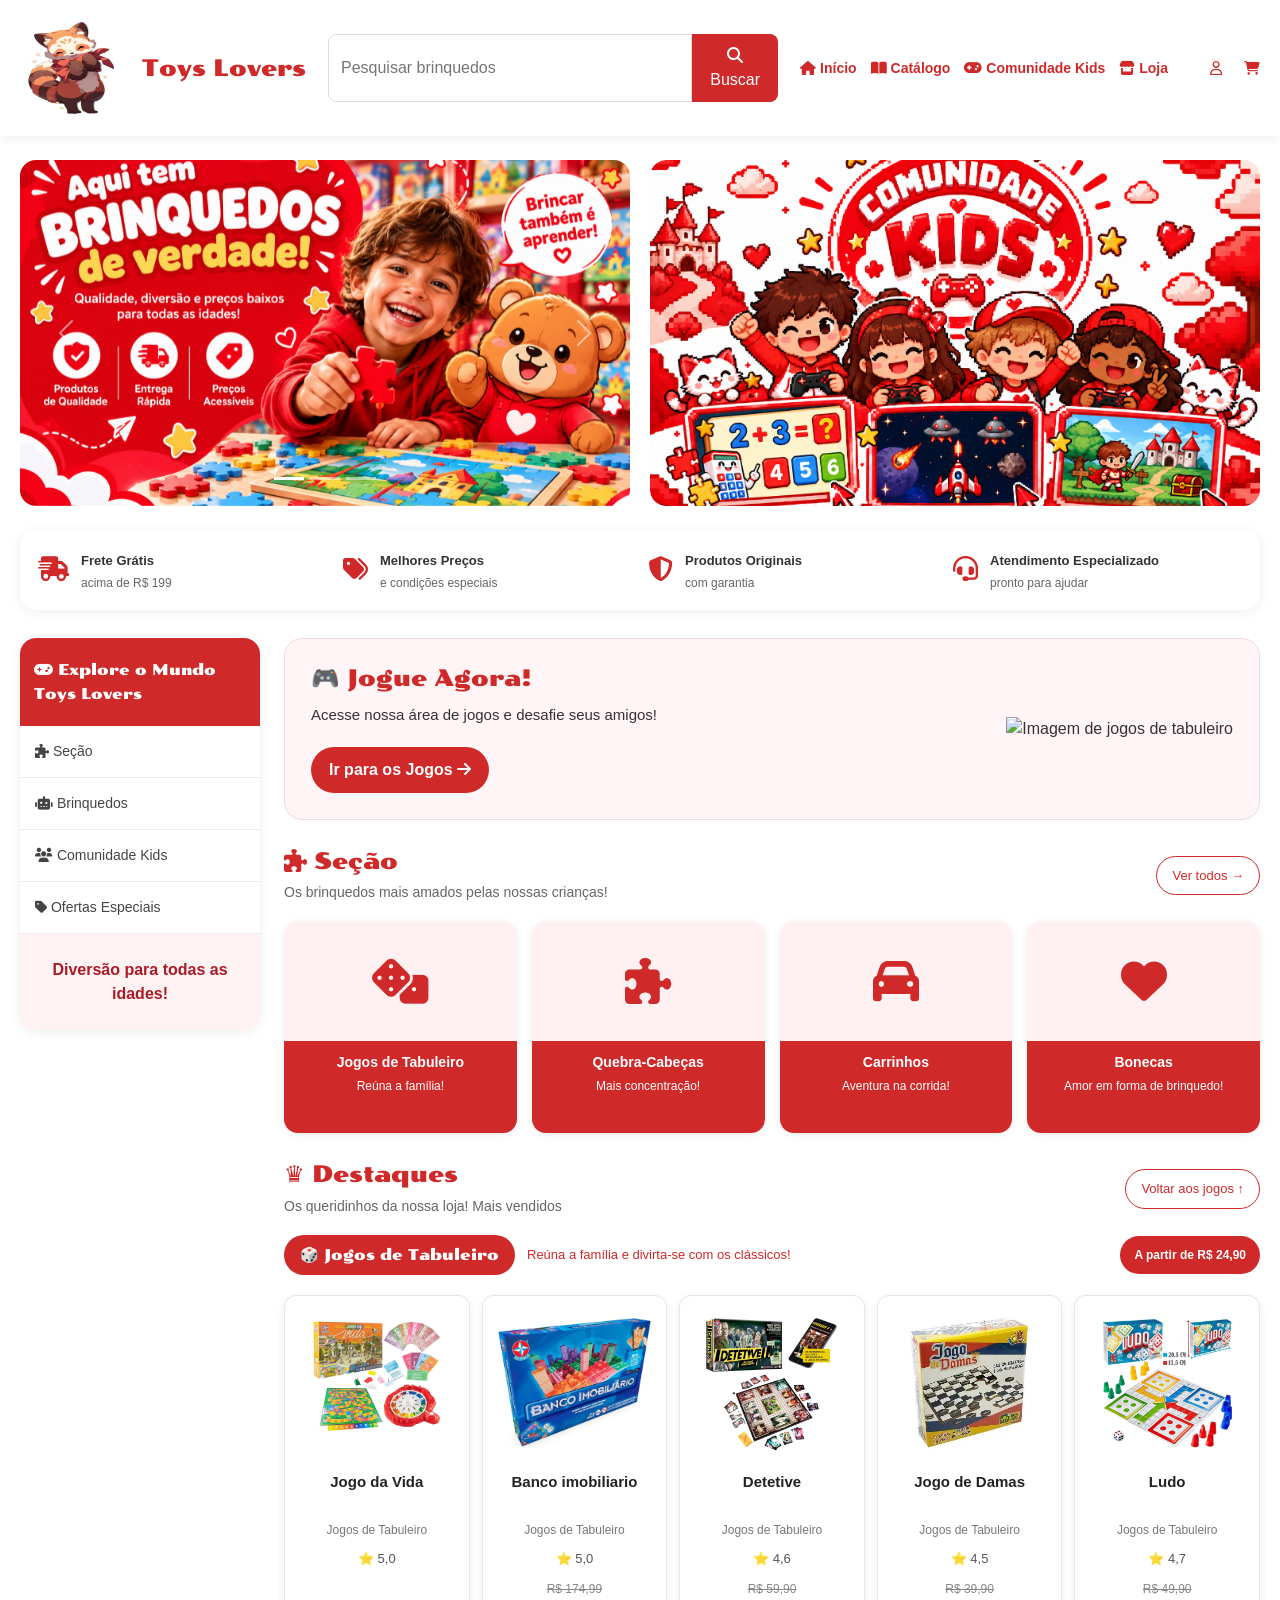
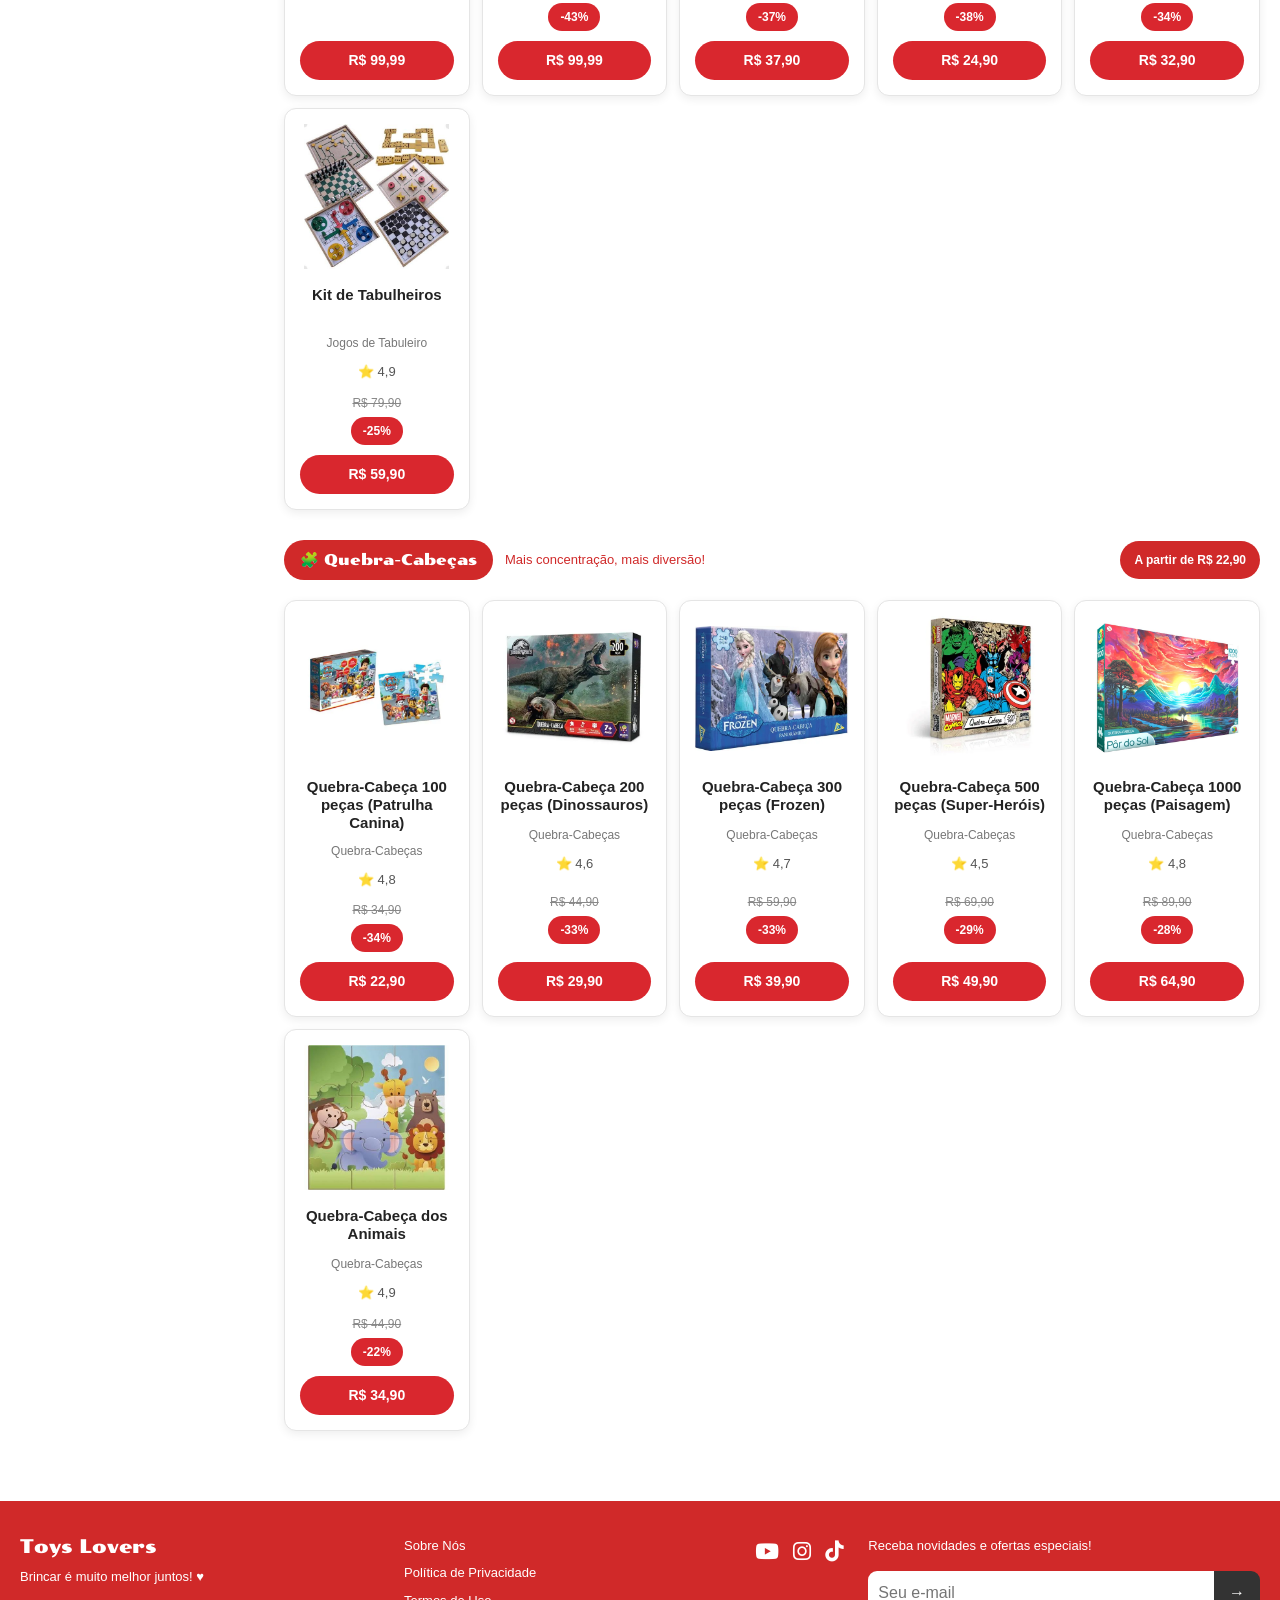
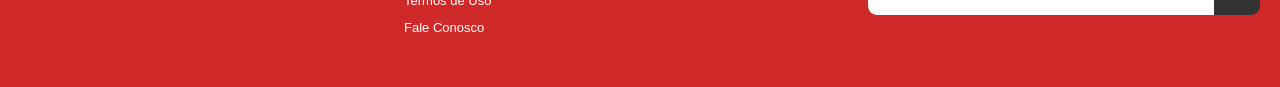
==== commit 5be95597: "colocado minha conta no sistema de carrinho, colocada imagem do panda vermelho ao lado da de toys lo" ====
--- a/index.html
+++ b/index.html
@@ -17,6 +17,7 @@
 <body>
   <header class="site-header" id="inicio">
     <nav class="topbar container-wide" aria-label="Navegacão principal">
+      <img src="IMG/panda vdermelho.jfif" alt="banda vermelho" height="100px" width="100px">
       <a class="logo" href="index.html">Toys Lovers</a>
       <form class="search-box" id="formBusca" action="HTML/catalogo_produto.html" method="GET" role="search">
         <label class="visually-hidden" for="busca">Pesquisar</label>
